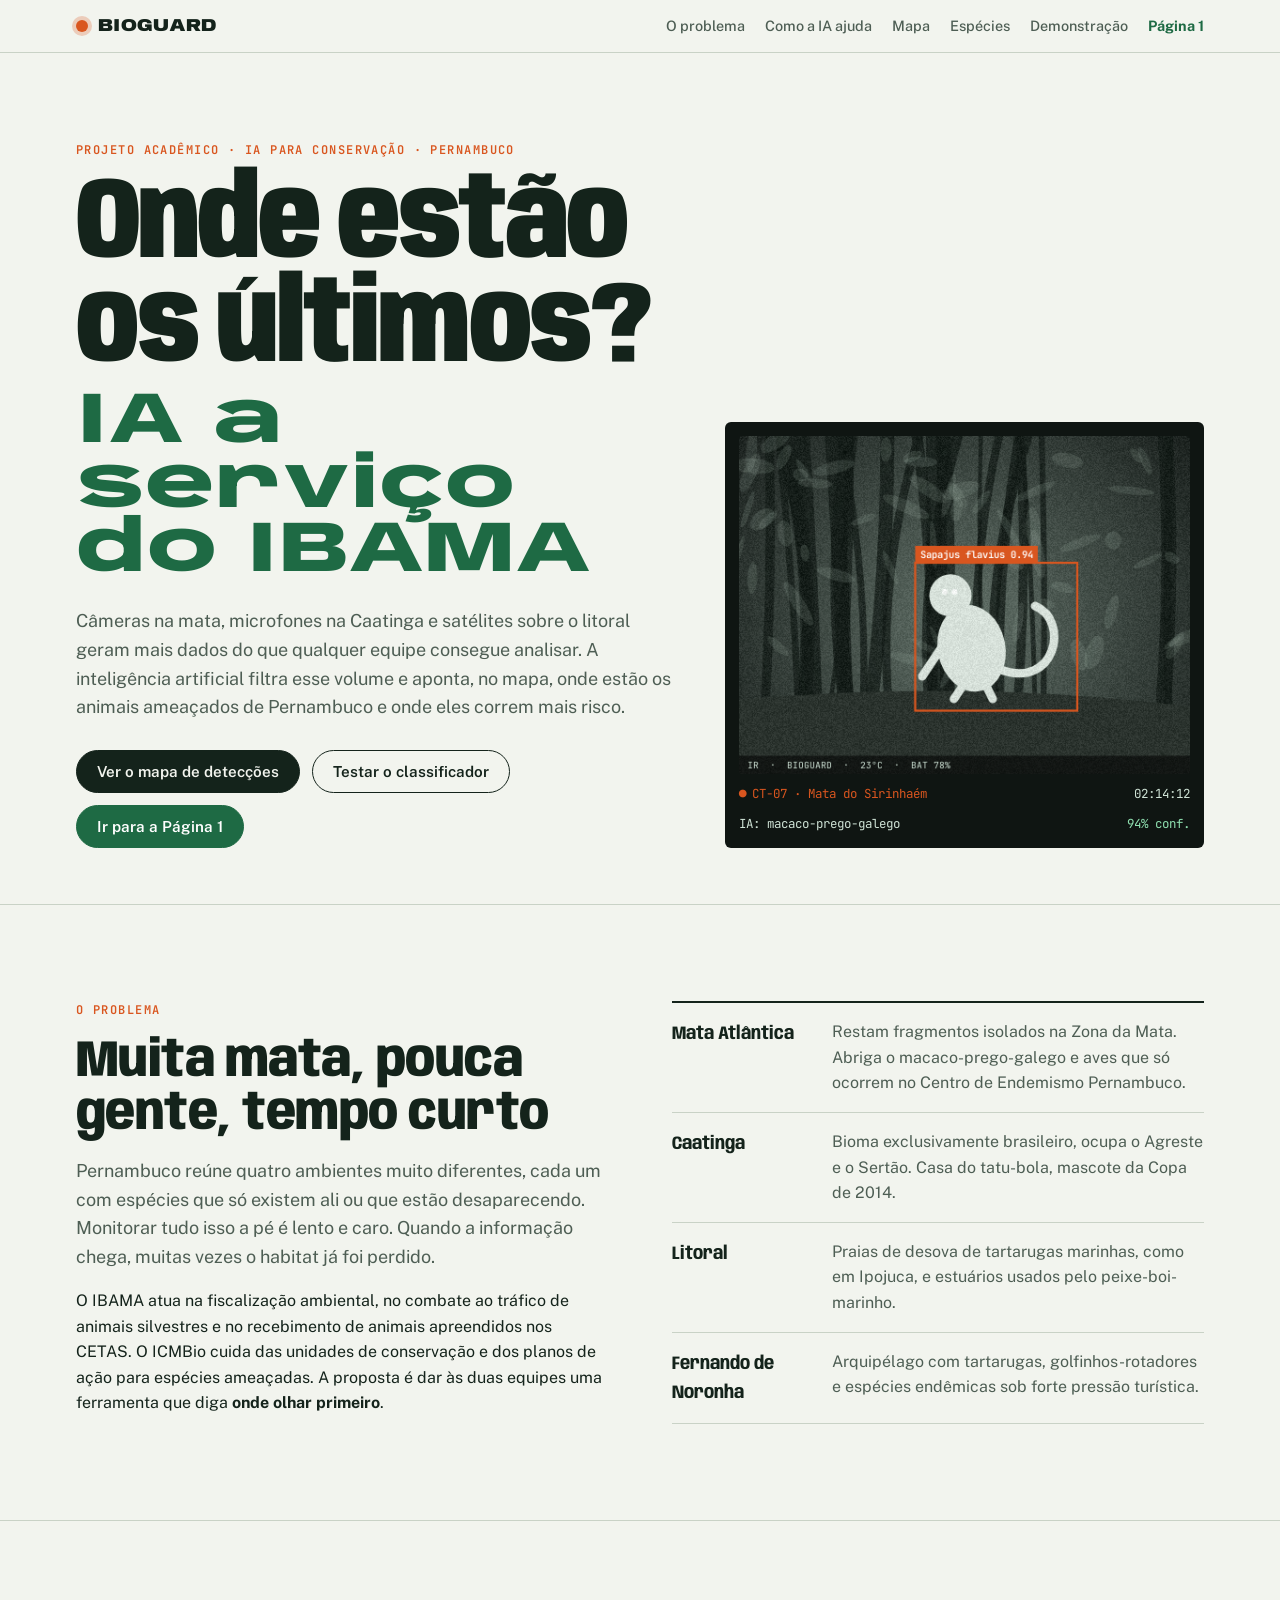
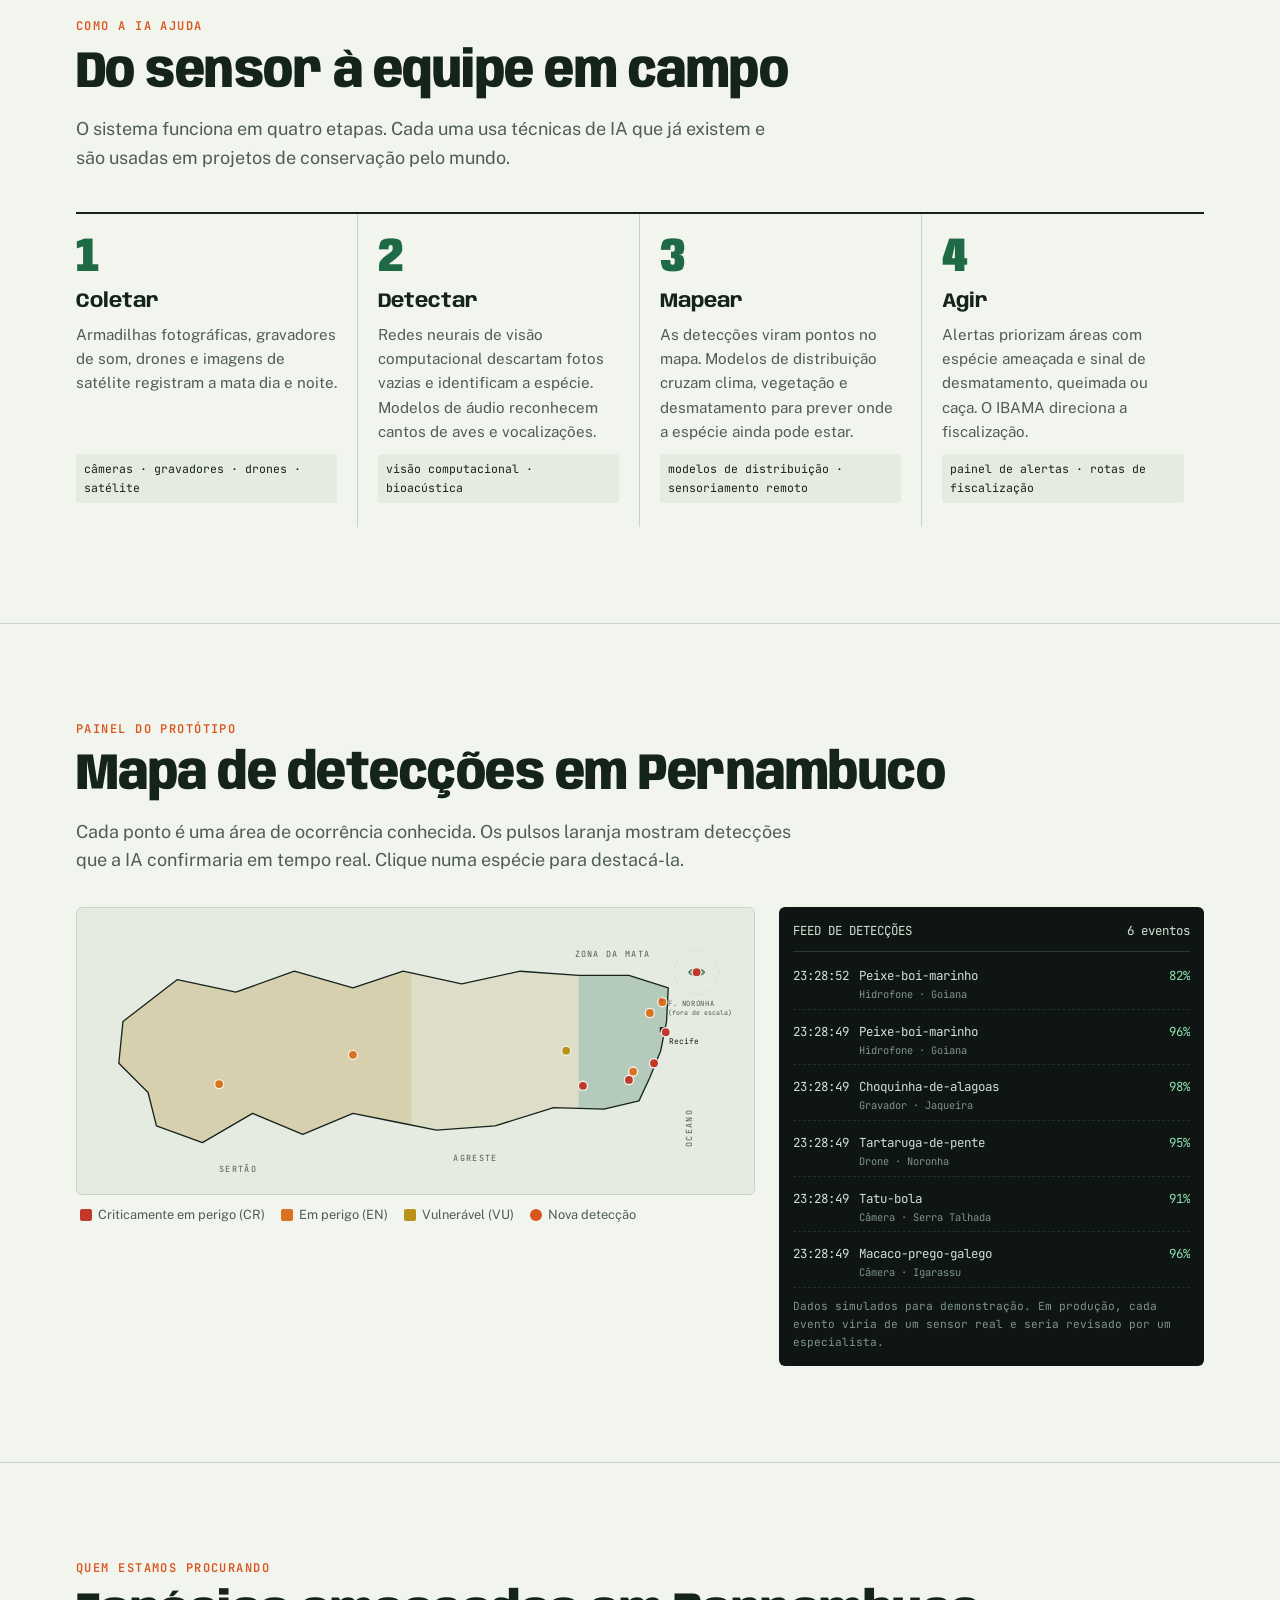
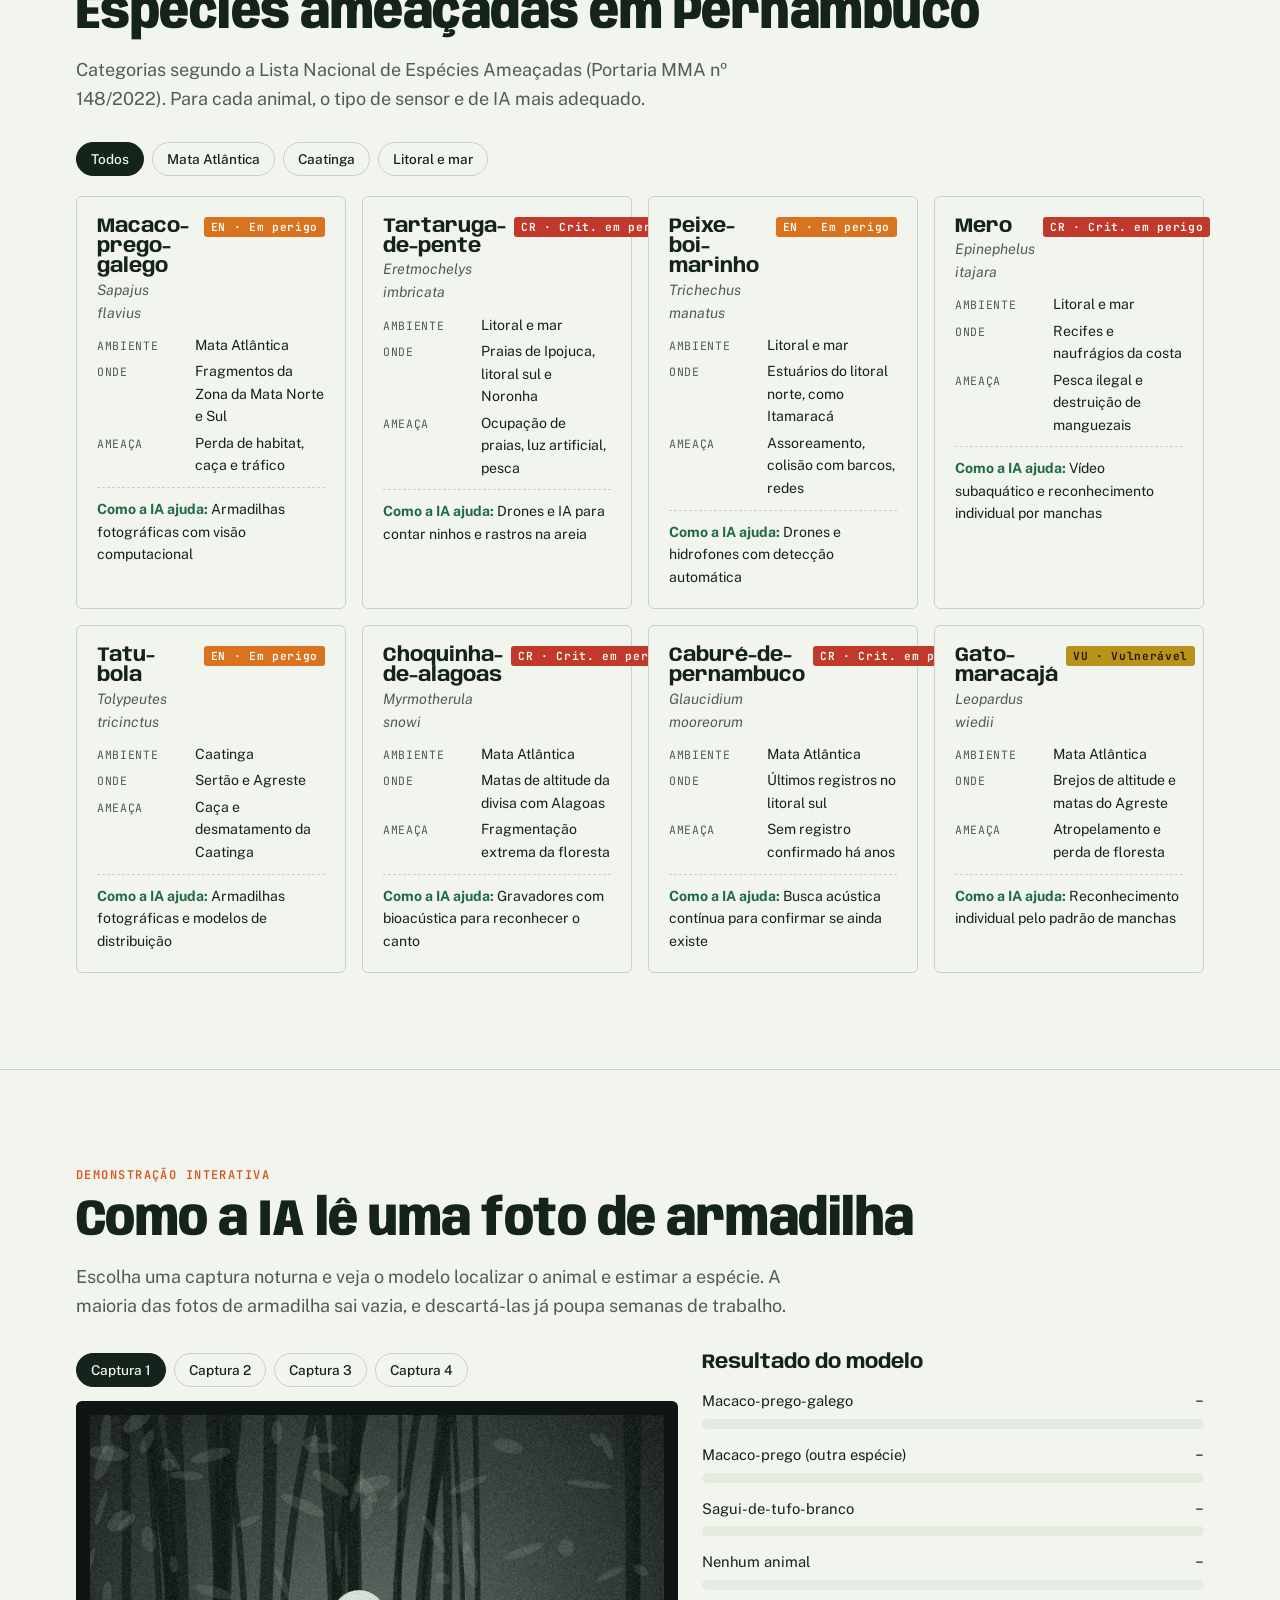
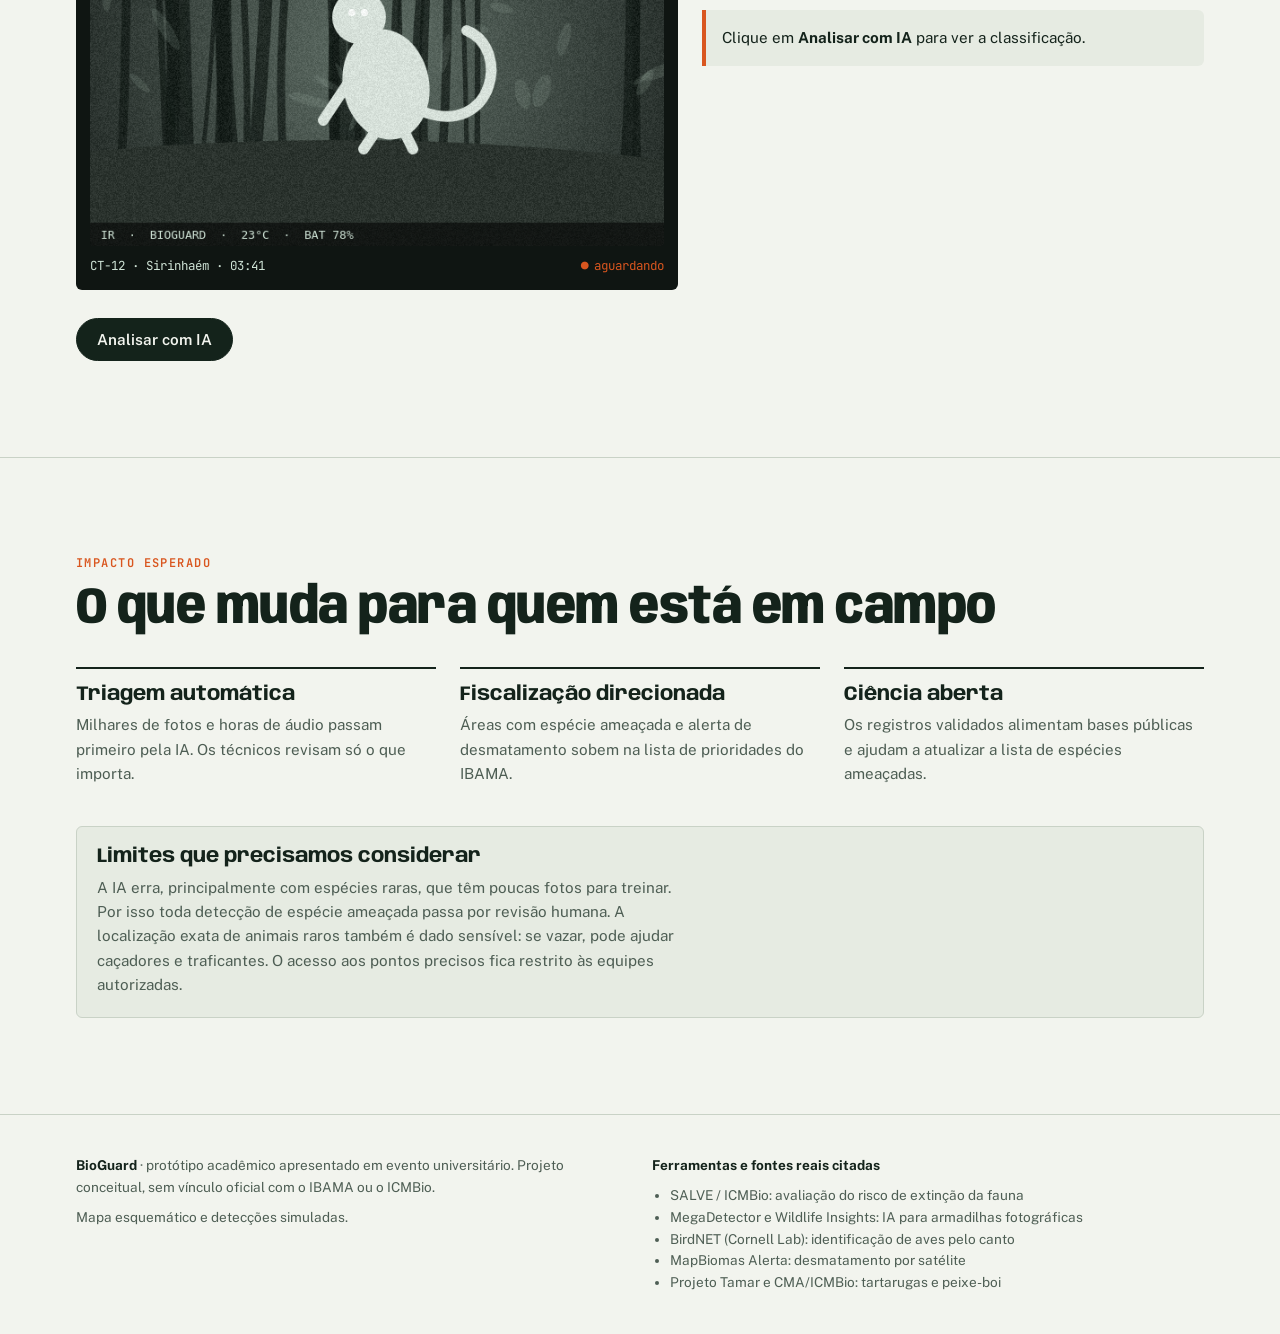
==== frontend/index.html @ 92bcec77 "outra correção" ====
<!doctype html>
<html lang="pt-BR">
<head>
  <meta charset="utf-8">
  <meta name="viewport" content="width=device-width, initial-scale=1, viewport-fit=cover">
  <title>BioGuard</title>
  <link rel="preconnect" href="https://fonts.googleapis.com">
  <link rel="stylesheet" href="https://fonts.googleapis.com/css2?family=Anybody:wdth,wght@75..150,500..900&family=Public+Sans:wght@400;500;700&family=JetBrains+Mono:wght@400;600&display=swap">
  <link rel="stylesheet" href="style.css">
</head>
<body>
<nav class="top" aria-label="Seções">
  <div class="wrap">
    <a class="brand" href="#inicio"><i aria-hidden="true"></i>BIOGUARD</a>
    <ul>
      <li><a href="#problema">O problema</a></li>
      <li><a href="#como">Como a IA ajuda</a></li>
      <li><a href="#mapa">Mapa</a></li>
      <li><a href="#especies">Espécies</a></li>
      <li><a href="#demo">Demonstração</a></li>
      
      <!-- ============================================== -->
      <!-- LINK ADICIONADO NO MENU (Aponta para a pagina_1) -->
      <!-- ============================================== -->
      <li><a href="../pagina_1/index.html" style="color: var(--mata); font-weight: 700;">Página 1</a></li>
    </ul>
  </div>
</nav>

<header class="hero" id="inicio">
  <div class="wrap hero-grid">
    <div>
      <p class="eyebrow">Projeto acadêmico · IA para conservação · Pernambuco</p>
      <h1 style="margin-top:14px">Onde estão os últimos?<em>IA a serviço do IBAMA</em></h1>
      <p class="lede">Câmeras na mata, microfones na Caatinga e satélites sobre o litoral geram mais dados do que qualquer equipe consegue analisar. A inteligência artificial filtra esse volume e aponta, no mapa, onde estão os animais ameaçados de Pernambuco e onde eles correm mais risco.</p>
      
      <div class="hero-actions">
        <a class="btn" href="#mapa">Ver o mapa de detecções</a>
        <a class="btn ghost" href="#demo">Testar o classificador</a>
        
        <!-- ============================================== -->
        <!-- BOTÃO ADICIONADO NO TOPO (Aponta para pagina_1) -->
        <!-- ============================================== -->
        <a class="btn" href="../pagina_1/index.html" style="background: var(--mata); border-color: var(--mata); color: #fff;">Ir para a Página 1</a>
      </div>

    </div>
    <figure class="trap" style="margin:0" aria-label="Simulação de uma armadilha fotográfica com detecção automática">
      <canvas id="heroCanvas" width="480" height="360"></canvas>
      <div class="hud"><span class="rec">CT-07 · Mata do Sirinhaém</span><span id="heroClock">02:14:09</span></div>
      <div class="hud"><span>IA: macaco-prego-galego</span><span style="color:#8FE0B0">94% conf.</span></div>
    </figure>
  </div>
</header>

<section id="problema">
  <div class="wrap two">
    <div class="stack">
      <p class="eyebrow">O problema</p>
      <h2>Muita mata, pouca gente, tempo curto</h2>
      <p class="lede">Pernambuco reúne quatro ambientes muito diferentes, cada um com espécies que só existem ali ou que estão desaparecendo. Monitorar tudo isso a pé é lento e caro. Quando a informação chega, muitas vezes o habitat já foi perdido.</p>
      <p>O IBAMA atua na fiscalização ambiental, no combate ao tráfico de animais silvestres e no recebimento de animais apreendidos nos CETAS. O ICMBio cuida das unidades de conservação e dos planos de ação para espécies ameaçadas. A proposta é dar às duas equipes uma ferramenta que diga <strong>onde olhar primeiro</strong>.</p>
    </div>
    <div class="facts" role="list">
      <div class="fact" role="listitem"><b>Mata Atlântica</b><span>Restam fragmentos isolados na Zona da Mata. Abriga o macaco-prego-galego e aves que só ocorrem no Centro de Endemismo Pernambuco.</span></div>
      <div class="fact" role="listitem"><b>Caatinga</b><span>Bioma exclusivamente brasileiro, ocupa o Agreste e o Sertão. Casa do tatu-bola, mascote da Copa de 2014.</span></div>
      <div class="fact" role="listitem"><b>Litoral</b><span>Praias de desova de tartarugas marinhas, como em Ipojuca, e estuários usados pelo peixe-boi-marinho.</span></div>
      <div class="fact" role="listitem"><b>Fernando de Noronha</b><span>Arquipélago com tartarugas, golfinhos-rotadores e espécies endêmicas sob forte pressão turística.</span></div>
    </div>
  </div>
</section>

<section id="como">
  <div class="wrap">
    <p class="eyebrow">Como a IA ajuda</p>
    <h2 style="margin-top:10px">Do sensor à equipe em campo</h2>
    <p class="lede" style="margin-top:16px">O sistema funciona em quatro etapas. Cada uma usa técnicas de IA que já existem e são usadas em projetos de conservação pelo mundo.</p>
    <div class="steps">
      <div class="step"><span class="n">1</span><h3>Coletar</h3><p>Armadilhas fotográficas, gravadores de som, drones e imagens de satélite registram a mata dia e noite.</p><span class="tools">câmeras · gravadores · drones · satélite</span></div>
      <div class="step"><span class="n">2</span><h3>Detectar</h3><p>Redes neurais de visão computacional descartam fotos vazias e identificam a espécie. Modelos de áudio reconhecem cantos de aves e vocalizações.</p><span class="tools">visão computacional · bioacústica</span></div>
      <div class="step"><span class="n">3</span><h3>Mapear</h3><p>As detecções viram pontos no mapa. Modelos de distribuição cruzam clima, vegetação e desmatamento para prever onde a espécie ainda pode estar.</p><span class="tools">modelos de distribuição · sensoriamento remoto</span></div>
      <div class="step"><span class="n">4</span><h3>Agir</h3><p>Alertas priorizam áreas com espécie ameaçada e sinal de desmatamento, queimada ou caça. O IBAMA direciona a fiscalização.</p><span class="tools">painel de alertas · rotas de fiscalização</span></div>
    </div>
  </div>
</section>

<section id="mapa">
  <div class="wrap">
    <p class="eyebrow">Painel do protótipo</p>
    <h2 style="margin-top:10px">Mapa de detecções em Pernambuco</h2>
    <p class="lede" style="margin-top:16px">Cada ponto é uma área de ocorrência conhecida. Os pulsos laranja mostram detecções que a IA confirmaria em tempo real. Clique numa espécie para destacá-la.</p>
    <div class="map-grid">
      <div>
        <div class="map-box"><svg id="map" viewBox="0 0 1000 400" role="img" aria-label="Mapa esquemático de Pernambuco com pontos de ocorrência de espécies ameaçadas"></svg></div>
        <div class="legend">
          <span><i style="background:var(--cr)"></i>Criticamente em perigo (CR)</span>
          <span><i style="background:var(--en)"></i>Em perigo (EN)</span>
          <span><i style="background:var(--vu)"></i>Vulnerável (VU)</span>
          <span><i style="background:var(--colete);border-radius:50%"></i>Nova detecção</span>
        </div>
      </div>
      <div class="feed" aria-live="polite">
        <header><span>FEED DE DETECÇÕES</span><span class="mono" id="count">0 eventos</span></header>
        <ol id="feedList"></ol>
        <p class="note">Dados simulados para demonstração. Em produção, cada evento viria de um sensor real e seria revisado por um especialista.</p>
      </div>
    </div>
  </div>
</section>

<section id="especies">
  <div class="wrap">
    <p class="eyebrow">Quem estamos procurando</p>
    <h2 style="margin-top:10px">Espécies ameaçadas em Pernambuco</h2>
    <p class="lede" style="margin-top:16px">Categorias segundo a Lista Nacional de Espécies Ameaçadas (Portaria MMA nº 148/2022). Para cada animal, o tipo de sensor e de IA mais adequado.</p>
    <div class="filters" role="group" aria-label="Filtrar por ambiente">
      <button class="chip" aria-pressed="true" data-f="todos">Todos</button>
      <button class="chip" aria-pressed="false" data-f="Mata Atlântica">Mata Atlântica</button>
      <button class="chip" aria-pressed="false" data-f="Caatinga">Caatinga</button>
      <button class="chip" aria-pressed="false" data-f="Marinho">Litoral e mar</button>
    </div>
    <div class="species" id="speciesGrid"></div>
  </div>
</section>

<section id="demo">
  <div class="wrap">
    <p class="eyebrow">Demonstração interativa</p>
    <h2 style="margin-top:10px">Como a IA lê uma foto de armadilha</h2>
    <p class="lede" style="margin-top:16px">Escolha uma captura noturna e veja o modelo localizar o animal e estimar a espécie. A maioria das fotos de armadilha sai vazia, e descartá-las já poupa semanas de trabalho.</p>
    <div class="demo">
      <div>
        <div class="samples" role="group" aria-label="Capturas de exemplo">
          <button class="chip" aria-pressed="true" data-s="macaco">Captura 1</button>
          <button class="chip" aria-pressed="false" data-s="tatu">Captura 2</button>
          <button class="chip" aria-pressed="false" data-s="gato">Captura 3</button>
          <button class="chip" aria-pressed="false" data-s="vazio">Captura 4</button>
        </div>
        <figure class="trap" style="margin:0">
          <canvas id="demoCanvas" width="640" height="480"></canvas>
          <div class="hud"><span id="demoMeta">CT-12 · 03:41 · 23°C</span><span id="demoStatus" class="rec">aguardando</span></div>
        </figure>
        <div class="hero-actions"><button class="btn" id="runBtn">Analisar com IA</button></div>
      </div>
      <div>
        <h3>Resultado do modelo</h3>
        <div class="bars" id="bars" style="margin-top:16px"></div>
        <div class="verdict" id="verdict"><p>Clique em <strong>Analisar com IA</strong> para ver a classificação.</p></div>
      </div>
    </div>
  </div>
</section>

<section id="impacto">
  <div class="wrap">
    <p class="eyebrow">Impacto esperado</p>
    <h2 style="margin-top:10px">O que muda para quem está em campo</h2>
    <div class="impact">
      <div><h3>Triagem automática</h3><p>Milhares de fotos e horas de áudio passam primeiro pela IA. Os técnicos revisam só o que importa.</p></div>
      <div><h3>Fiscalização direcionada</h3><p>Áreas com espécie ameaçada e alerta de desmatamento sobem na lista de prioridades do IBAMA.</p></div>
      <div><h3>Ciência aberta</h3><p>Os registros validados alimentam bases públicas e ajudam a atualizar a lista de espécies ameaçadas.</p></div>
    </div>
    <div class="caveat">
      <h3>Limites que precisamos considerar</h3>
      <p style="margin-top:8px">A IA erra, principalmente com espécies raras, que têm poucas fotos para treinar. Por isso toda detecção de espécie ameaçada passa por revisão humana. A localização exata de animais raros também é dado sensível: se vazar, pode ajudar caçadores e traficantes. O acesso aos pontos precisos fica restrito às equipes autorizadas.</p>
    </div>
  </div>
</section>

<footer>
  <div class="wrap cols">
    <div>
      <p><strong style="color:var(--ink)">BioGuard</strong> · protótipo acadêmico apresentado em evento universitário. Projeto conceitual, sem vínculo oficial com o IBAMA ou o ICMBio.</p>
      <p style="margin-top:8px">Mapa esquemático e detecções simuladas.</p>
    </div>
    <div>
      <strong style="color:var(--ink)">Ferramentas e fontes reais citadas</strong>
      <ul>
        <li>SALVE / ICMBio: avaliação do risco de extinção da fauna</li>
        <li>MegaDetector e Wildlife Insights: IA para armadilhas fotográficas</li>
        <li>BirdNET (Cornell Lab): identificação de aves pelo canto</li>
        <li>MapBiomas Alerta: desmatamento por satélite</li>
        <li>Projeto Tamar e CMA/ICMBio: tartarugas e peixe-boi</li>
      </ul>
    </div>
  </div>
</footer>

<script src="script.js"></script>
</body>
</html>
---- frontend/style.css ----
/* Base */
body{margin:0}
img{max-width:100%}
[hidden]{display:none!important}

/* Layout: caderno de campo + painel de telemetria — faixas largas, mapa de Pernambuco como peça central */
:root{
  --bg:#F2F4EE; --panel:#E6EBE2; --ink:#14231B; --muted:#4E5E54; --line:#C9D2C6;
  --mata:#1E6A44; --colete:#D9561F; --caatinga:#B08A2E; --ir:#0F1512; --ir-fg:#CFE3D6;
  --cr:#C0392B; --en:#D9731F; --vu:#B9921A;
  --f-display:"Anybody","Arial Narrow",system-ui,sans-serif;
  --f-body:"Public Sans",system-ui,-apple-system,"Segoe UI",sans-serif;
  --f-mono:"JetBrains Mono",ui-monospace,"SFMono-Regular",Menlo,monospace;
}
@media (prefers-color-scheme:dark){:root:not([data-theme="light"]){
  --bg:#0D1511; --panel:#15201A; --ink:#E4ECE5; --muted:#9AAAA0; --line:#2A3830;
  --mata:#4FB37E; --colete:#F07A45; --caatinga:#D6B25A; --ir:#060A08; --ir-fg:#CFE3D6;
  --cr:#E8665A; --en:#F0954A; --vu:#E0C04E; color-scheme:dark }}
:root[data-theme="dark"]{
  --bg:#0D1511; --panel:#15201A; --ink:#E4ECE5; --muted:#9AAAA0; --line:#2A3830;
  --mata:#4FB37E; --colete:#F07A45; --caatinga:#D6B25A; --ir:#060A08; --ir-fg:#CFE3D6;
  --cr:#E8665A; --en:#F0954A; --vu:#E0C04E; color-scheme:dark }

*{box-sizing:border-box}
body{background:var(--bg);color:var(--ink);font-family:var(--f-body);font-size:1rem;line-height:1.6}
.wrap{max-width:1160px;margin:0 auto;padding-left:max(16px,env(safe-area-inset-left,0px));padding-right:max(16px,env(safe-area-inset-right,0px))}
section{padding-block:clamp(48px,8vw,96px);border-top:1px solid var(--line)}
h1,h2,h3{font-family:var(--f-display);line-height:1.02;text-wrap:balance;margin:0}
h2{font-size:clamp(2rem,5vw,3.2rem);font-weight:800;font-stretch:85%;letter-spacing:-.01em}
h3{font-size:1.25rem;font-weight:700;font-stretch:100%}
p{margin:0;max-width:65ch}
.eyebrow{font-family:var(--f-mono);font-size:.75rem;letter-spacing:.12em;text-transform:uppercase;color:var(--colete);font-weight:600}
.lede{font-size:1.125rem;color:var(--muted)}
.mono{font-family:var(--f-mono);font-variant-numeric:tabular-nums}
.stack{display:flex;flex-direction:column;gap:16px}
a{color:var(--mata)}
:focus-visible{outline:3px solid var(--colete);outline-offset:3px}

/* nav */
nav.top{position:sticky;top:env(safe-area-inset-top,0px);z-index:20;background:color-mix(in srgb,var(--bg) 88%,transparent);backdrop-filter:blur(8px);border-bottom:1px solid var(--line)}
body::before{content:"";position:fixed;inset:0 0 auto;height:env(safe-area-inset-top,0px);z-index:10;background:var(--bg)}
nav.top .wrap{display:flex;align-items:center;justify-content:space-between;gap:16px;padding-block:12px}
.brand{font-family:var(--f-display);font-weight:900;font-stretch:120%;font-size:1.1rem;letter-spacing:.02em;display:flex;align-items:center;gap:10px;text-decoration:none;color:var(--ink)}
.brand i{width:12px;height:12px;border-radius:50%;background:var(--colete);box-shadow:0 0 0 4px color-mix(in srgb,var(--colete) 25%,transparent)}
nav.top ul{list-style:none;margin:0;padding:0;display:flex;gap:20px;flex-wrap:wrap}
nav.top ul a{color:var(--muted);text-decoration:none;font-size:.9rem;font-weight:500}
nav.top ul a:hover{color:var(--ink)}
@media (max-width:720px){nav.top ul{display:none}}

/* hero */
.hero{border-top:0;padding-block:clamp(40px,7vw,88px) clamp(32px,5vw,56px)}
.hero-grid{display:grid;grid-template-columns:1.25fr 1fr;gap:clamp(24px,4vw,56px);align-items:end}
.hero-grid>*{min-width:0}
.hero h1{font-size:clamp(3rem,10vw,7.2rem);font-weight:900;font-stretch:75%;letter-spacing:-.02em;line-height:.9}
.hero h1 em{font-style:normal;color:var(--mata);font-stretch:140%;font-weight:800;display:block;font-size:.62em;letter-spacing:0;margin-top:.12em}
.hero .lede{margin-top:24px}
.hero-actions{display:flex;gap:12px;flex-wrap:wrap;margin-top:28px}
.btn{font:600 .95rem var(--f-body);padding:12px 20px;border-radius:999px;border:1.5px solid var(--ink);background:var(--ink);color:var(--bg);text-decoration:none;cursor:pointer;display:inline-flex;align-items:center;gap:8px}
.btn.ghost{background:transparent;color:var(--ink)}
.btn:hover{transform:translateY(-1px)}
.btn[disabled]{opacity:.5;cursor:wait;transform:none}

/* cartão "armadilha fotográfica" do hero */
.trap{background:var(--ir);color:var(--ir-fg);border-radius:6px;padding:14px;font-family:var(--f-mono);font-size:.78rem;position:relative;overflow:hidden}
.trap canvas{display:block;width:100%;height:auto;border-radius:3px;aspect-ratio:4/3;max-width:100%}
.trap .hud{display:flex;justify-content:space-between;gap:8px;margin-top:10px;flex-wrap:wrap}
.trap .rec{color:var(--colete)}
.trap .rec::before{content:"●";margin-right:6px;animation:blink 1.4s infinite}
@keyframes blink{50%{opacity:.2}}

/* problema */
.two{display:grid;grid-template-columns:1fr 1fr;gap:clamp(24px,5vw,64px)}
.two>*{min-width:0}
.facts{display:grid;gap:0;border-top:2px solid var(--ink)}
.fact{display:grid;grid-template-columns:9rem 1fr;gap:16px;padding-block:16px;border-bottom:1px solid var(--line)}
.fact b{font-family:var(--f-display);font-stretch:85%;font-size:1.15rem}
.fact span{color:var(--muted)}

/* pipeline */
.steps{display:grid;grid-template-columns:repeat(4,1fr);gap:0;margin-top:40px;border-top:2px solid var(--ink)}
.step{padding:20px 20px 24px 0;border-right:1px solid var(--line);display:flex;flex-direction:column;gap:10px;min-width:0}
.step+.step{padding-left:20px}
.step:last-child{border-right:0}
.step .n{font-family:var(--f-display);font-weight:900;font-stretch:75%;font-size:3rem;color:var(--mata);line-height:1}
.step p{color:var(--muted);font-size:.95rem}
.step .tools{font-family:var(--f-mono);font-size:.72rem;color:var(--ink);background:var(--panel);padding:6px 8px;border-radius:4px;margin-top:auto}

/* mapa */
.map-grid{display:grid;grid-template-columns:1.6fr 1fr;gap:24px;margin-top:32px}
.map-grid>*{min-width:0}
.map-box{background:var(--panel);border:1px solid var(--line);border-radius:6px;padding:12px;overflow-x:auto}
.map-box svg{display:block;width:100%;min-width:560px;height:auto}
.legend{display:flex;gap:16px;flex-wrap:wrap;font-size:.8rem;color:var(--muted);margin-top:10px;padding-inline:4px}
.legend span{display:inline-flex;align-items:center;gap:6px}
.legend i{width:12px;height:12px;border-radius:2px;display:inline-block}
.feed{background:var(--ir);color:var(--ir-fg);border-radius:6px;padding:14px;font-family:var(--f-mono);font-size:.78rem;display:flex;flex-direction:column;min-height:360px}
.feed header{display:flex;justify-content:space-between;align-items:center;gap:8px;padding-bottom:10px;border-bottom:1px solid #2a3a30;margin-bottom:8px}
.feed ol{list-style:none;margin:0;padding:0;display:flex;flex-direction:column;gap:6px;overflow:hidden;flex:1}
.feed li{display:grid;grid-template-columns:auto 1fr auto;gap:10px;padding:6px 0;border-bottom:1px dashed #22302a;animation:in .5s ease}
.feed li .conf{color:#8FE0B0}
.feed li .low{color:#F2C46B}
.feed li small{display:block;color:#7E968A}
@keyframes in{from{opacity:.2;transform:translateY(-6px)}to{opacity:1;transform:none}}
.feed .note{margin-top:10px;color:#7E968A;font-size:.7rem}
.pulse{animation:pulse 2.4s ease-out forwards;transform-box:fill-box;transform-origin:center}
@keyframes pulse{0%{transform:scale(.4);opacity:.9}100%{transform:scale(3.2);opacity:0}}

/* espécies */
.filters{display:flex;gap:8px;flex-wrap:wrap;margin-top:28px}
.chip{font:500 .85rem var(--f-body);padding:8px 14px;border-radius:999px;border:1px solid var(--line);background:transparent;color:var(--ink);cursor:pointer}
.chip[aria-pressed="true"]{background:var(--ink);color:var(--bg);border-color:var(--ink)}
.species{display:grid;grid-template-columns:repeat(auto-fill,minmax(260px,1fr));gap:16px;margin-top:20px}
.sp{border:1px solid var(--line);border-radius:6px;padding:20px;display:flex;flex-direction:column;gap:10px;background:var(--bg);cursor:pointer;text-align:left;font:inherit;color:inherit}
.sp:hover,.sp.on{border-color:var(--mata);background:var(--panel)}
.sp .top{display:flex;justify-content:space-between;align-items:start;gap:8px}
.sp .sci{font-style:italic;color:var(--muted);font-size:.9rem}
.badge{font:600 .7rem var(--f-mono);letter-spacing:.06em;padding:3px 7px;border-radius:3px;color:#fff;white-space:nowrap}
.b-CR{background:var(--cr)}.b-EN{background:var(--en)}.b-VU{background:var(--vu);color:#1a1405}
.sp dl{margin:0;display:grid;grid-template-columns:5.5rem 1fr;gap:4px 10px;font-size:.88rem}
.sp dt{color:var(--muted);font-family:var(--f-mono);font-size:.72rem;text-transform:uppercase;letter-spacing:.06em;padding-top:3px}
.sp dd{margin:0}
.sp .ia{border-top:1px dashed var(--line);padding-top:10px;font-size:.88rem}
.sp .ia b{color:var(--mata)}

/* demo classificador */
.demo{display:grid;grid-template-columns:1.2fr 1fr;gap:24px;margin-top:32px;align-items:start}
.demo>*{min-width:0}
.samples{display:flex;gap:8px;flex-wrap:wrap;margin-bottom:14px}
.bars{display:flex;flex-direction:column;gap:14px}
.bar{display:grid;gap:6px}
.bar .lbl{display:flex;justify-content:space-between;gap:8px;font-size:.92rem}
.bar .track{height:10px;background:var(--panel);border-radius:999px;overflow:hidden}
.bar .fill{height:100%;width:0;background:var(--muted);border-radius:999px;transition:width .9s cubic-bezier(.2,.8,.2,1)}
.bar.top .fill{background:var(--mata)}
.verdict{margin-top:20px;padding:16px;border-left:4px solid var(--colete);background:var(--panel);border-radius:0 6px 6px 0}
.verdict p{font-size:.95rem}

/* impacto */
.impact{display:grid;grid-template-columns:repeat(3,1fr);gap:24px;margin-top:32px}
.impact>div{border-top:2px solid var(--ink);padding-top:16px;display:flex;flex-direction:column;gap:8px}
.impact p{color:var(--muted);font-size:.95rem}
.caveat{margin-top:40px;padding:20px;border:1px solid var(--line);border-radius:6px;background:var(--panel)}
.caveat p{color:var(--muted);font-size:.95rem}

footer{border-top:1px solid var(--line);padding-block:40px;font-size:.85rem;color:var(--muted)}
footer .cols{display:grid;grid-template-columns:1fr 1fr;gap:24px}
footer ul{margin:8px 0 0;padding-left:18px}

@media (max-width:900px){
  .hero-grid,.two,.map-grid,.demo{grid-template-columns:1fr}
  .steps{grid-template-columns:1fr 1fr}
  .step:nth-child(2){border-right:0}
  .step:nth-child(3){padding-left:0}
  .step:nth-child(n+3){border-top:1px solid var(--line)}
  .impact{grid-template-columns:1fr}
  footer .cols{grid-template-columns:1fr}
}
@media (max-width:520px){
  .steps{grid-template-columns:1fr}
  .step,.step+.step{padding-left:0;border-right:0}
  .step+.step{border-top:1px solid var(--line)}
  .fact{grid-template-columns:1fr;gap:4px}
}
@media (prefers-reduced-motion:reduce){
  *,*::before,*::after{animation:none!important;transition:none!important}
}
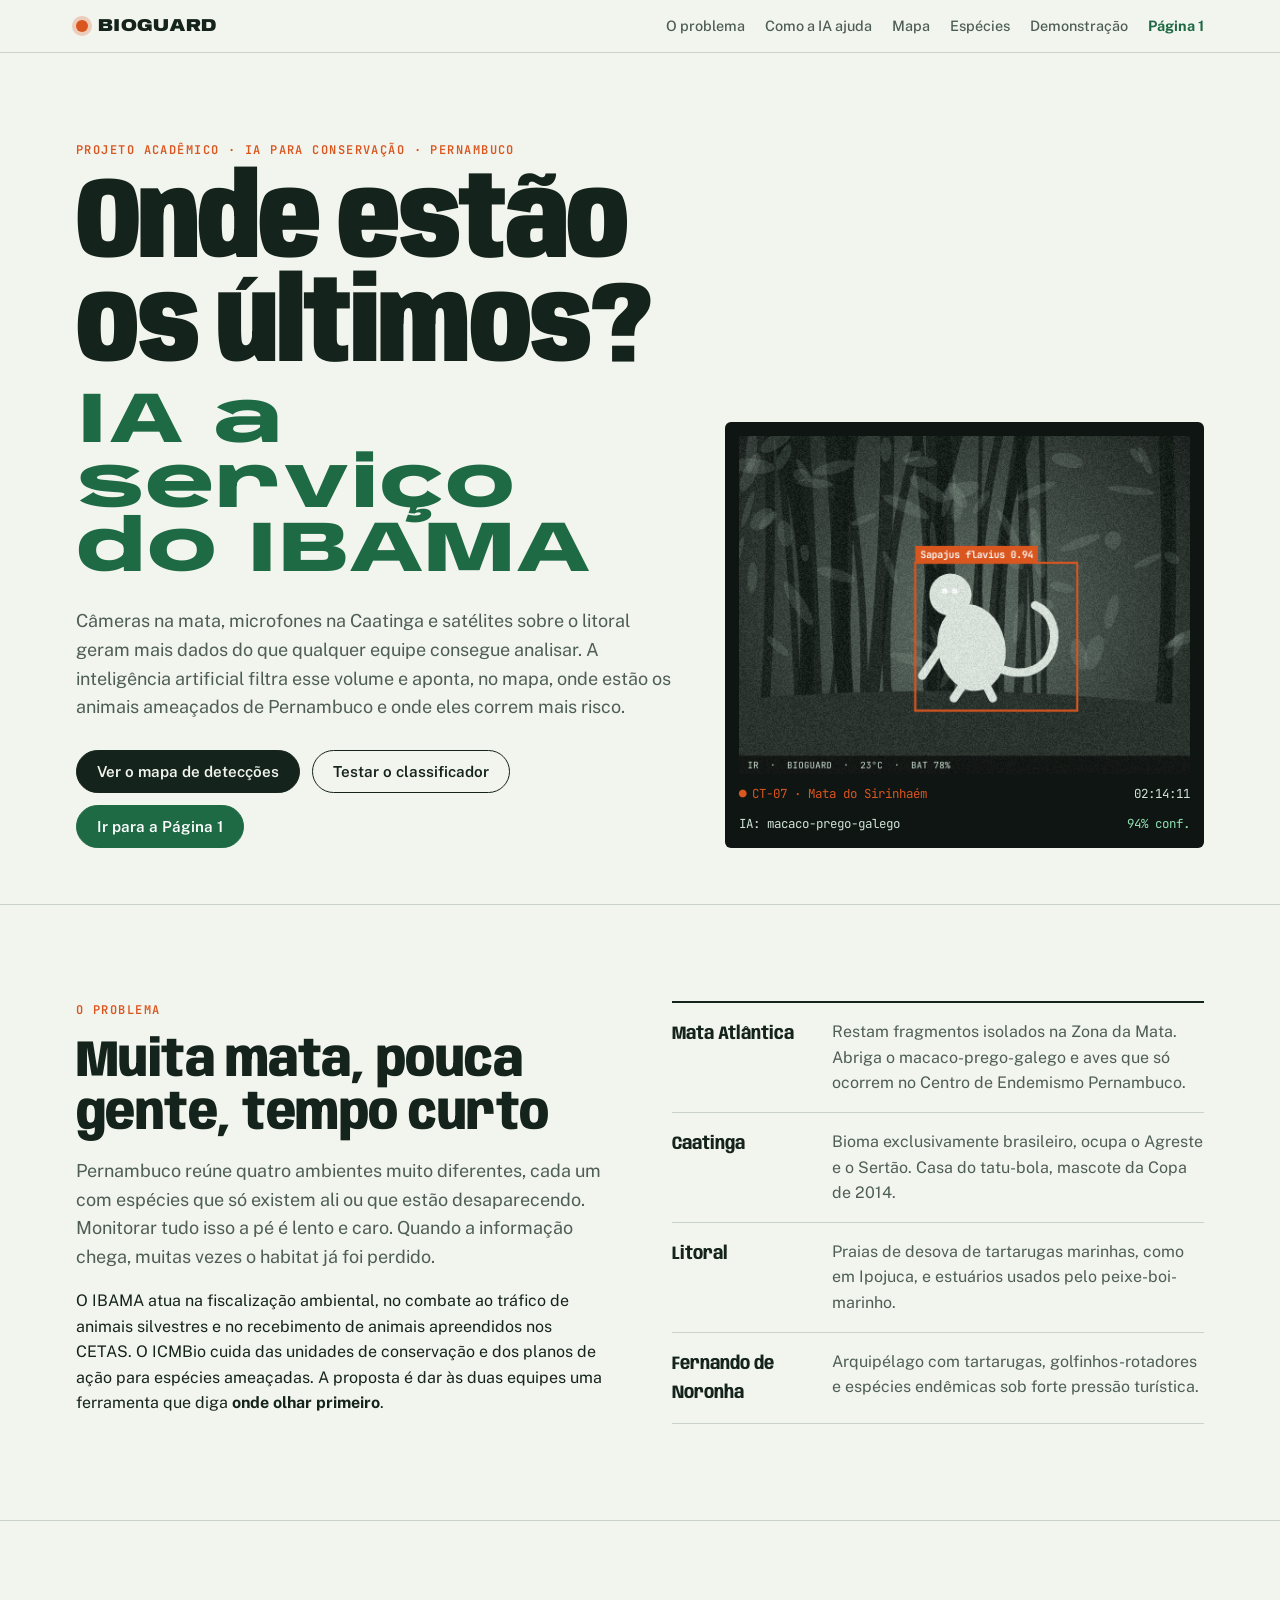
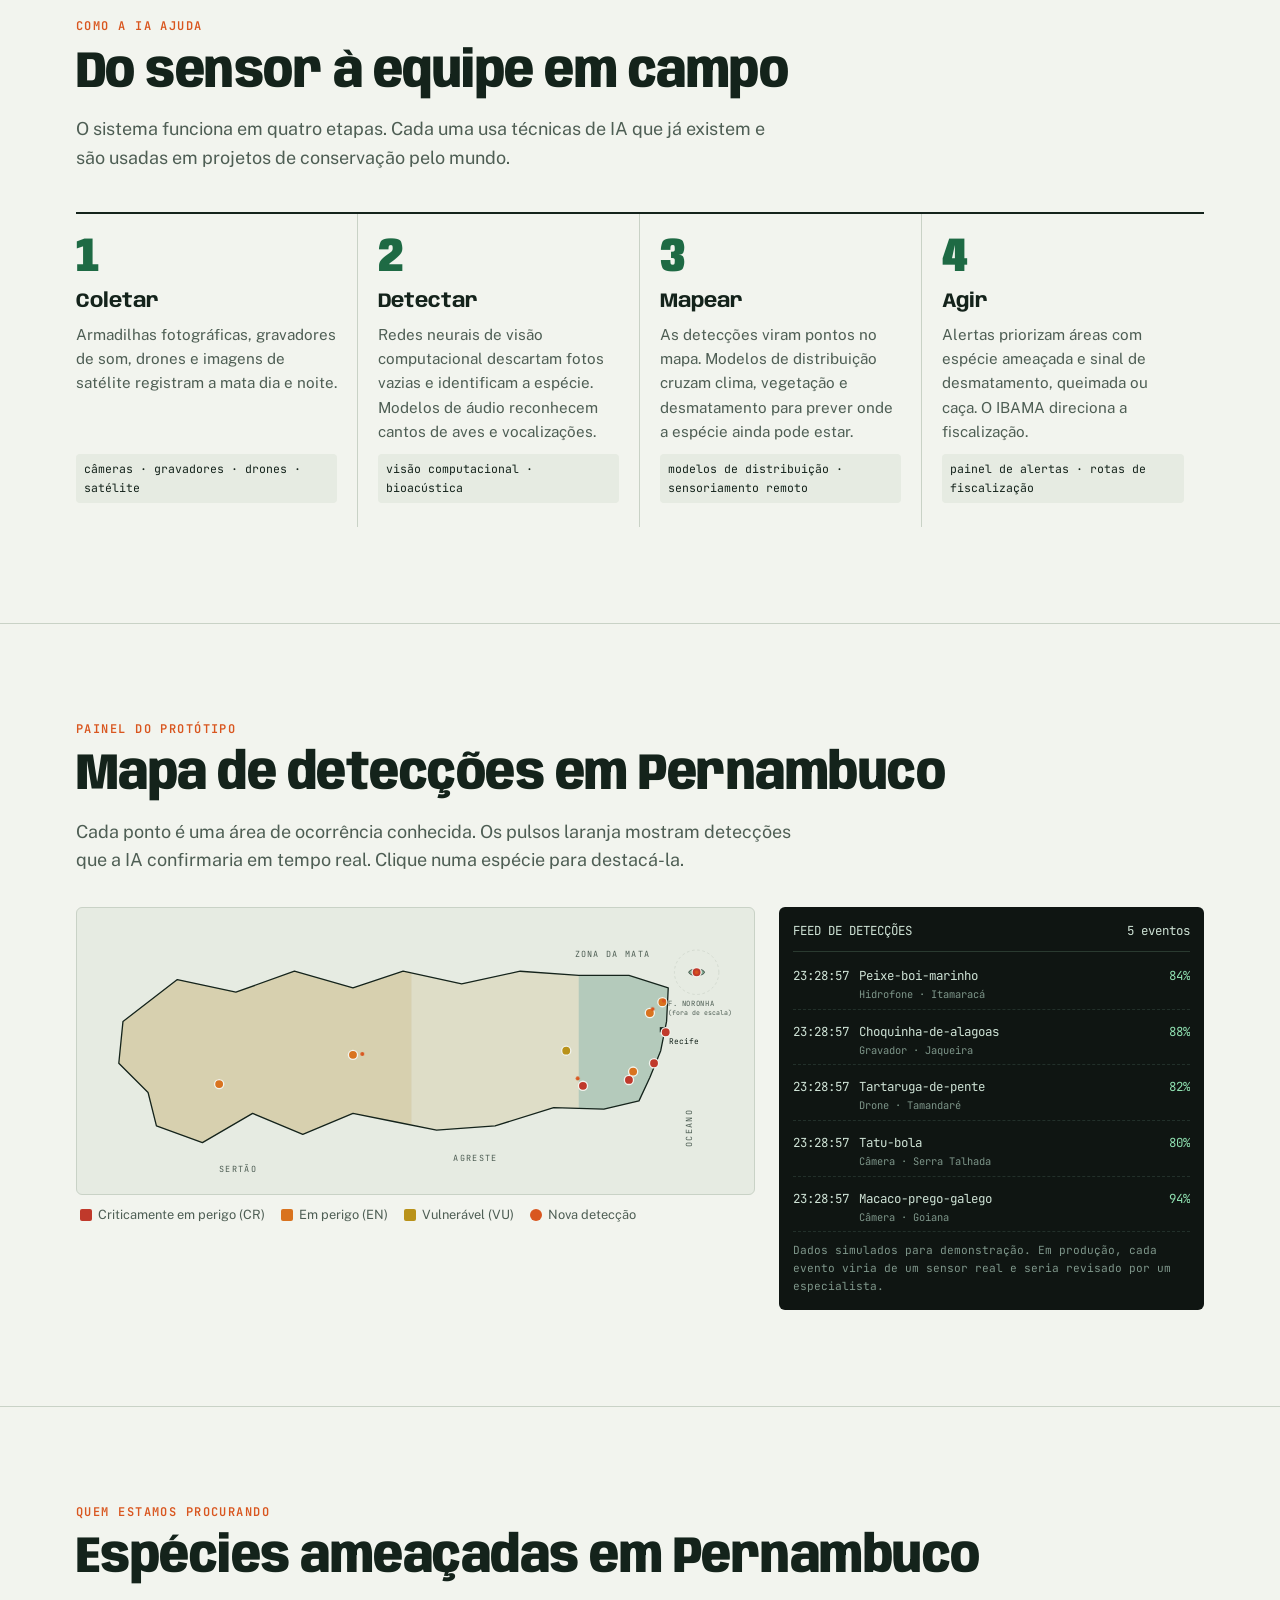
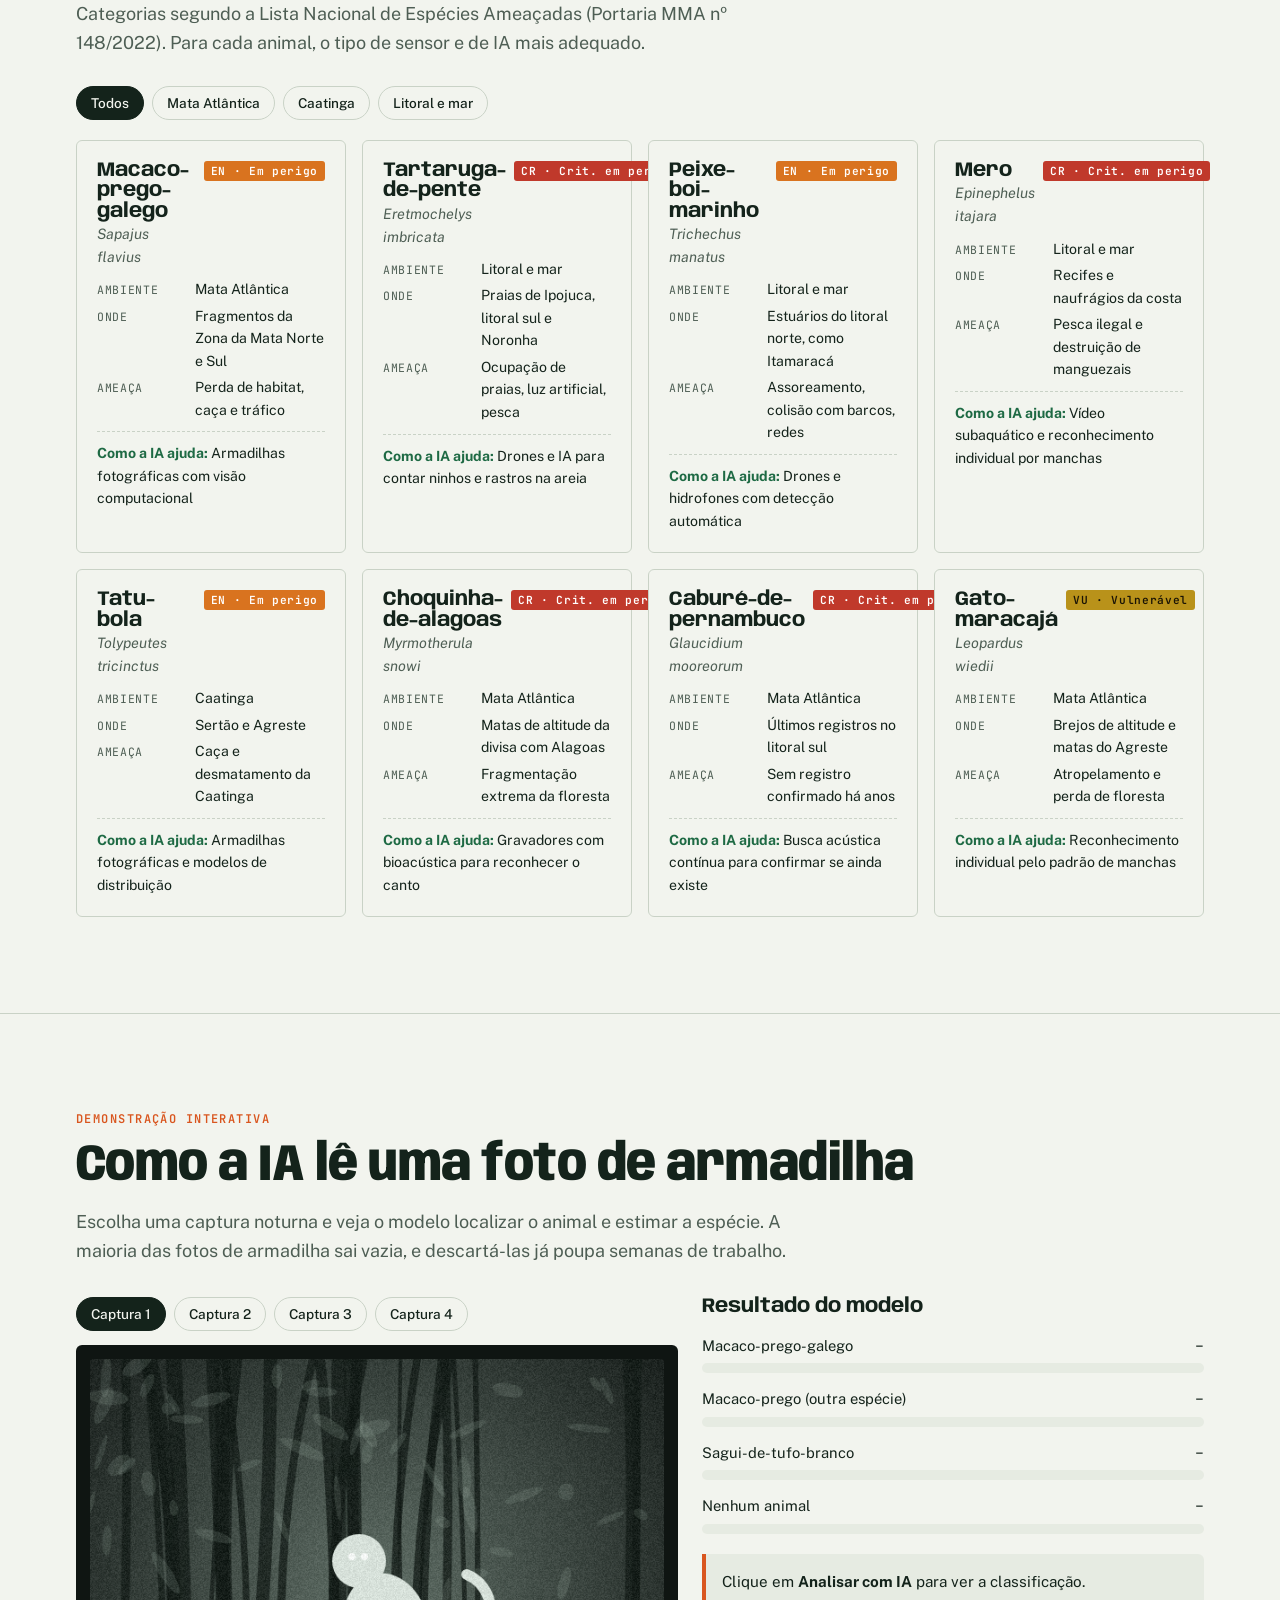
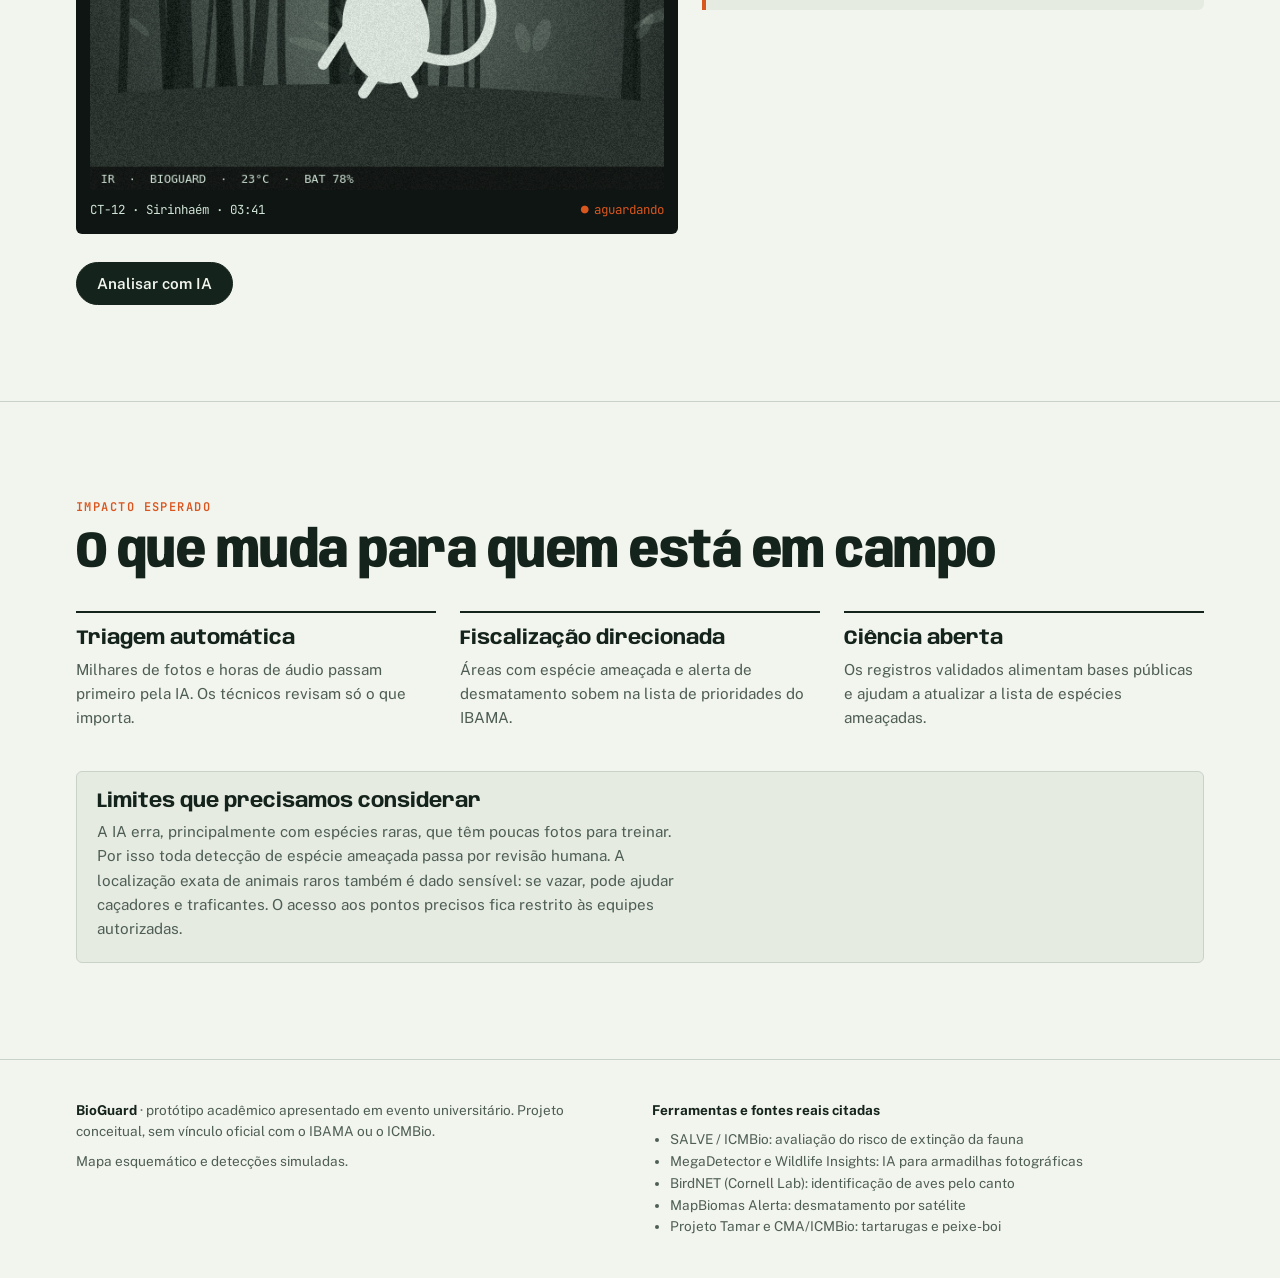
==== commit b36a8584: "Update index.html" ====
--- a/frontend/index.html
+++ b/frontend/index.html
@@ -22,7 +22,7 @@
       <!-- ============================================== -->
       <!-- LINK ADICIONADO NO MENU (Aponta para a pagina_1) -->
       <!-- ============================================== -->
-      <li><a href="../pagina_1/index.html" style="color: var(--mata); font-weight: 700;">Página 1</a></li>
+      <li><a href="./pagina_1/index.html" style="color: var(--mata); font-weight: 700;">Página 1</a></li>
     </ul>
   </div>
 </nav>
@@ -188,4 +188,4 @@
 
 <script src="script.js"></script>
 </body>
-</html>+</html>
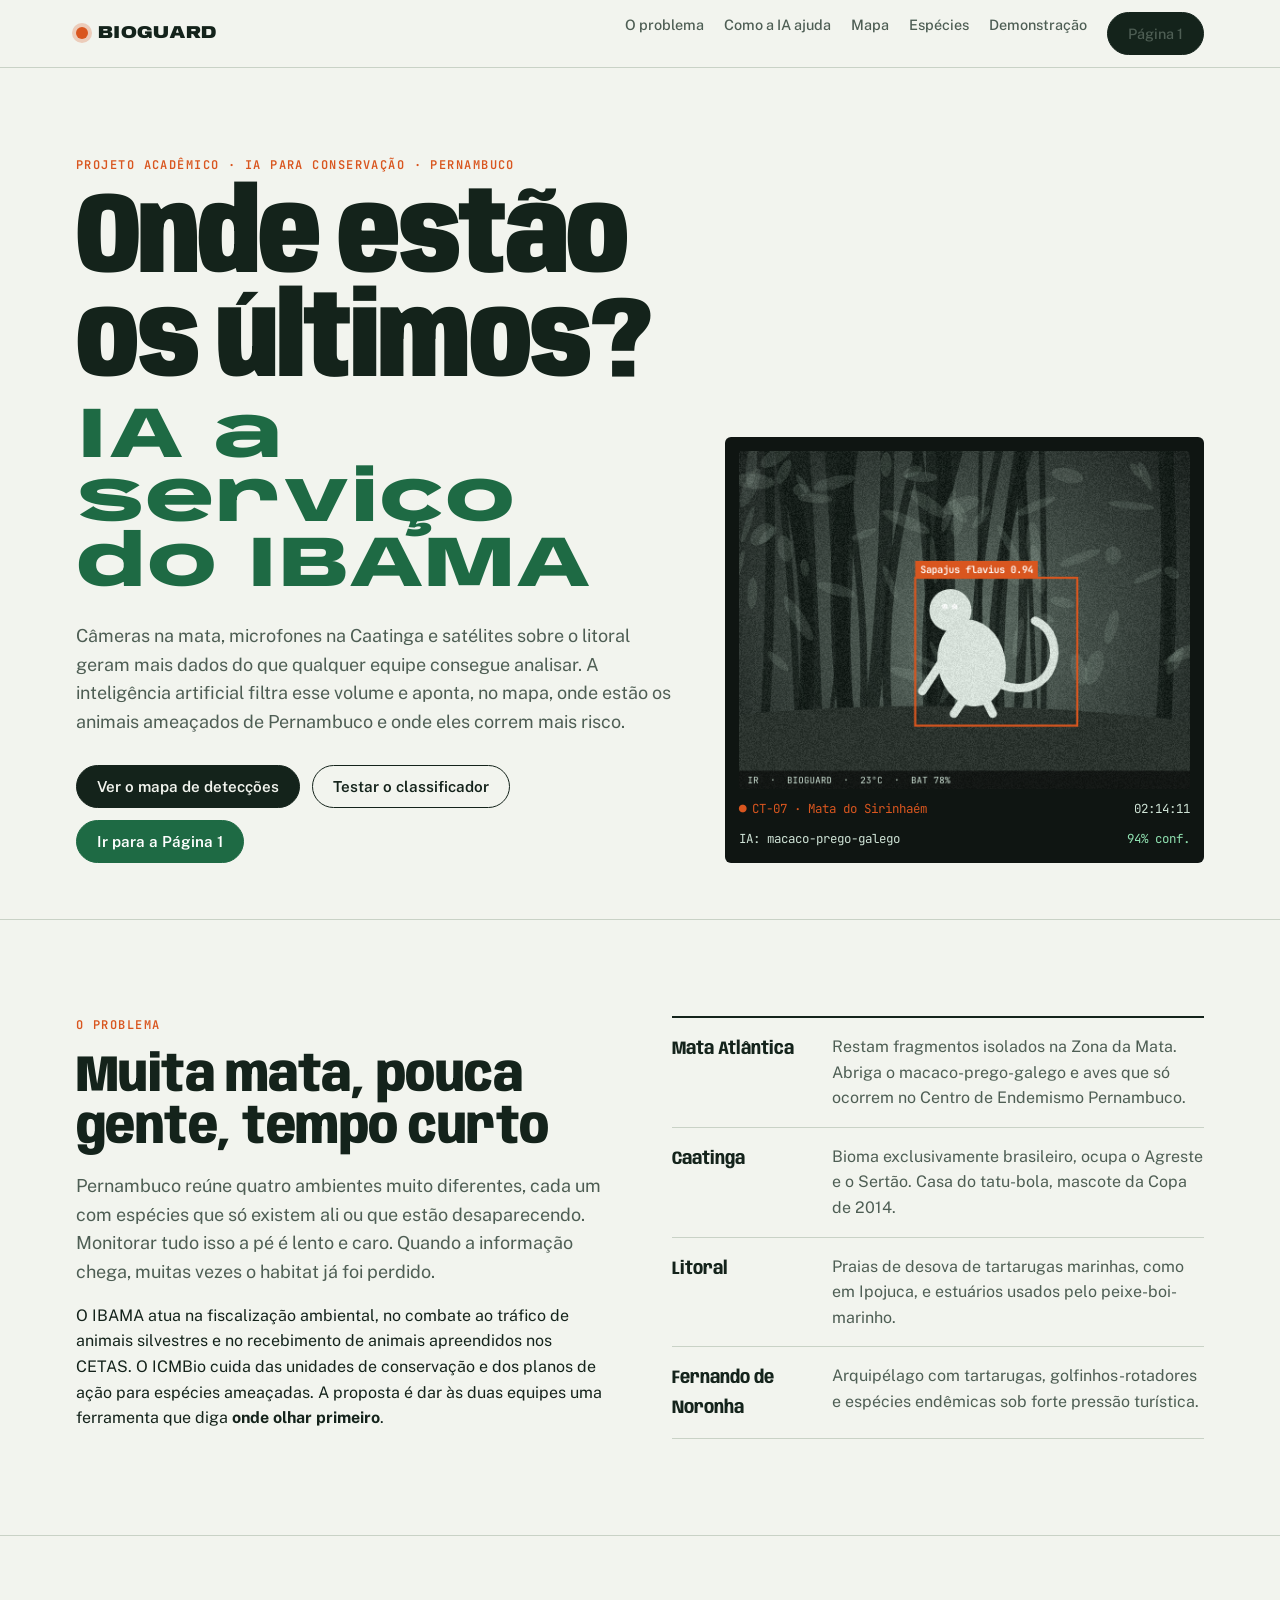
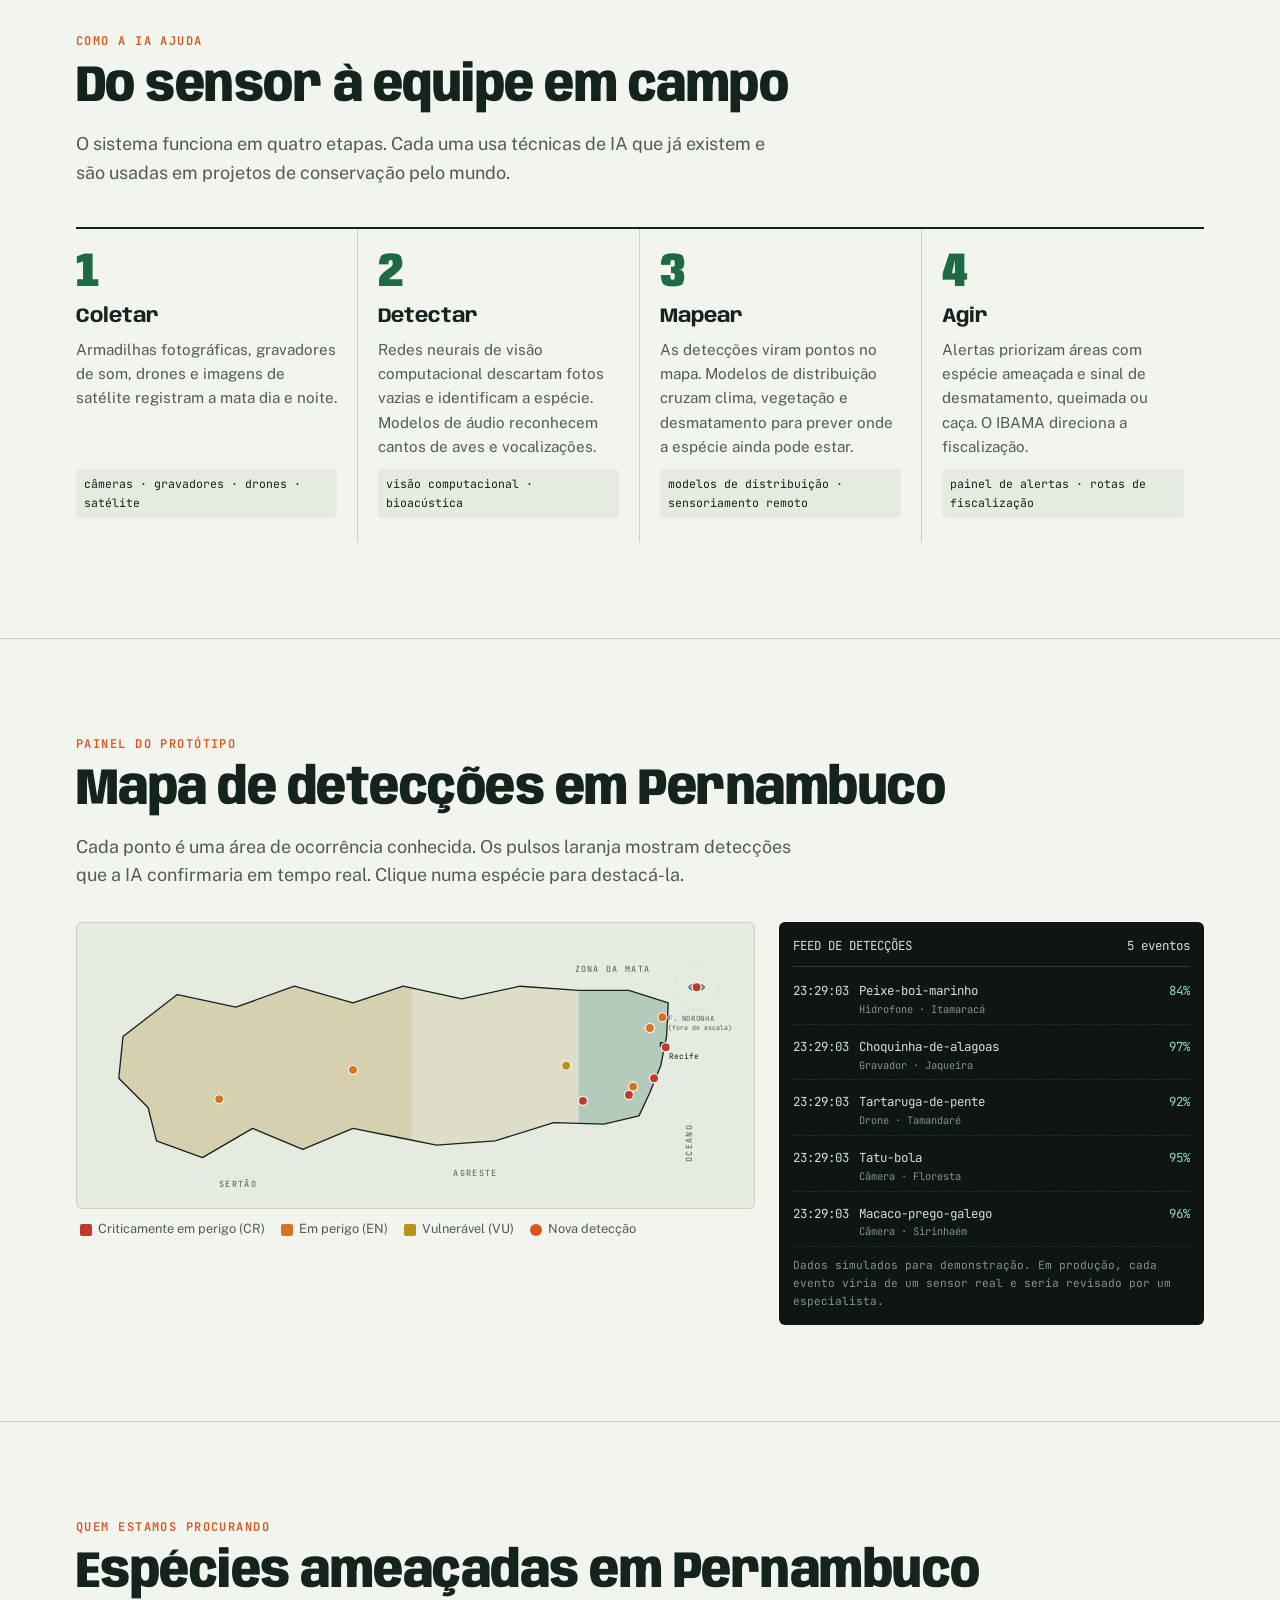
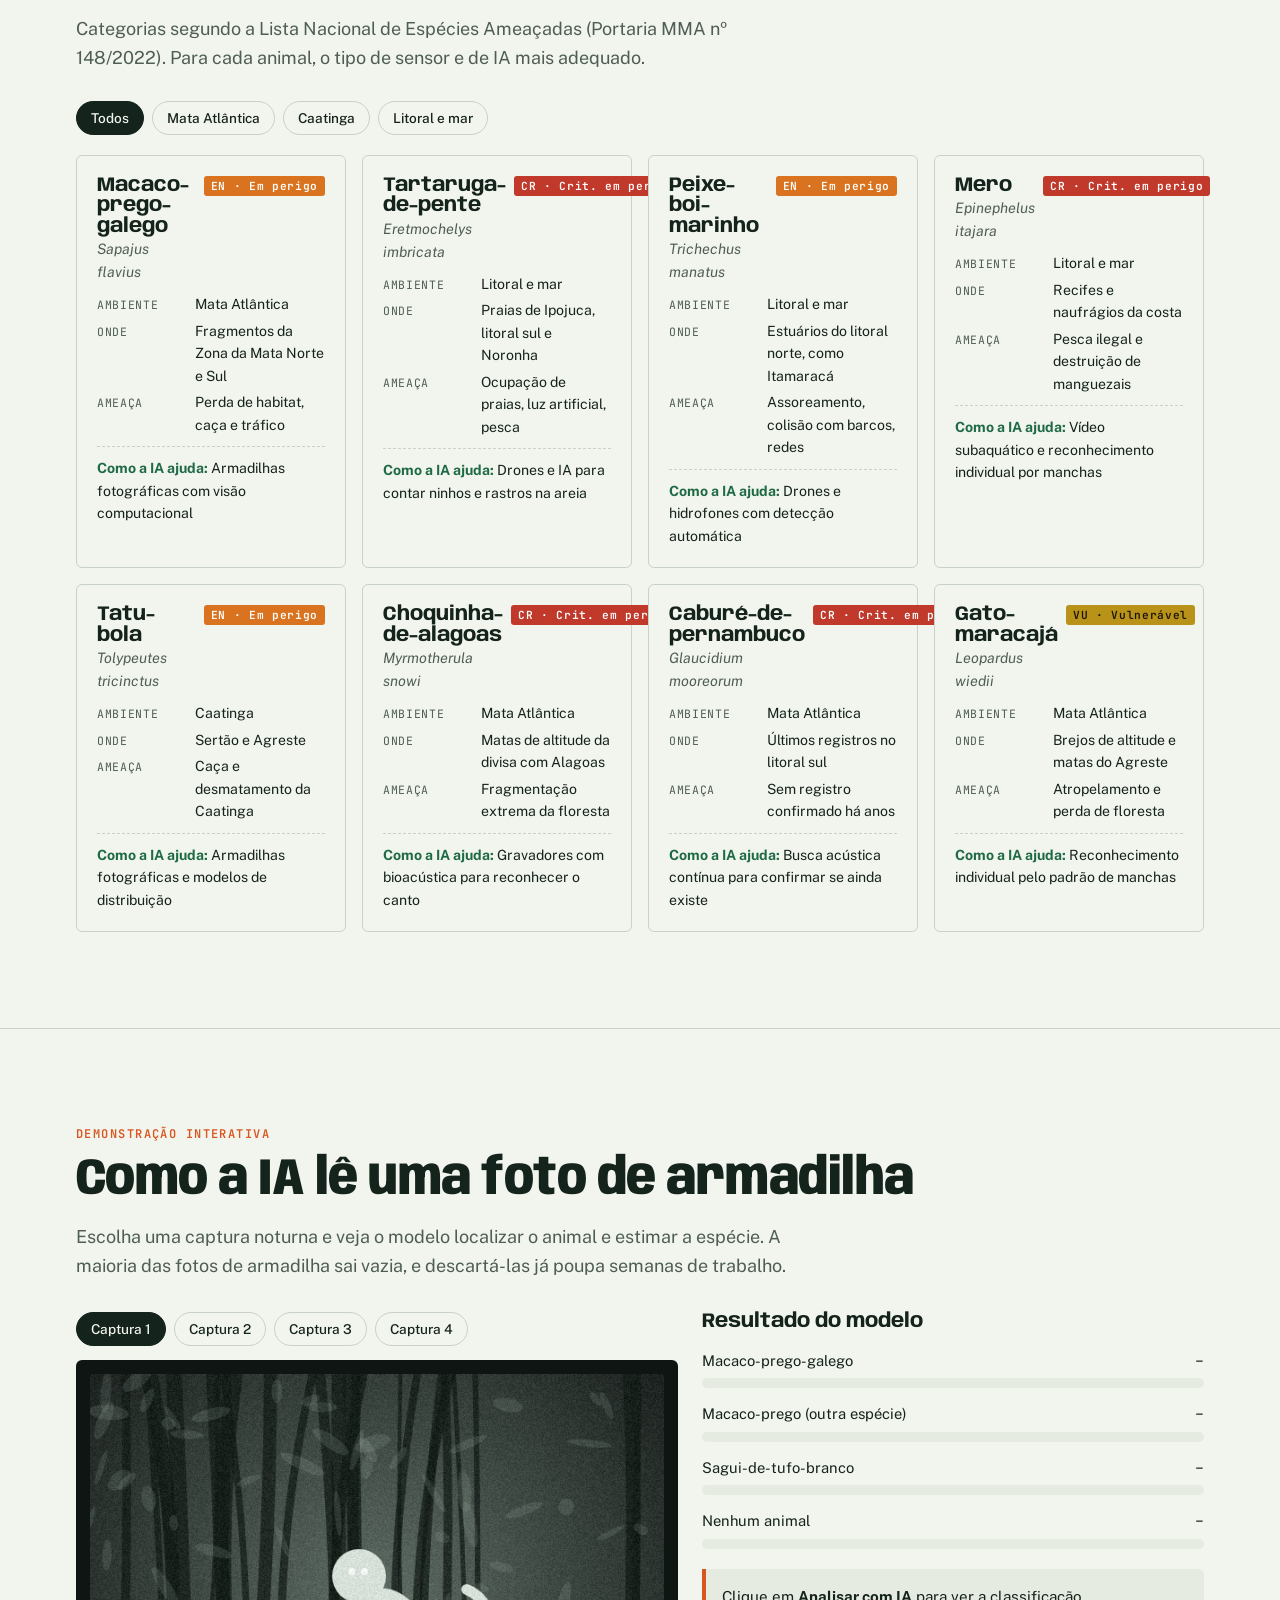
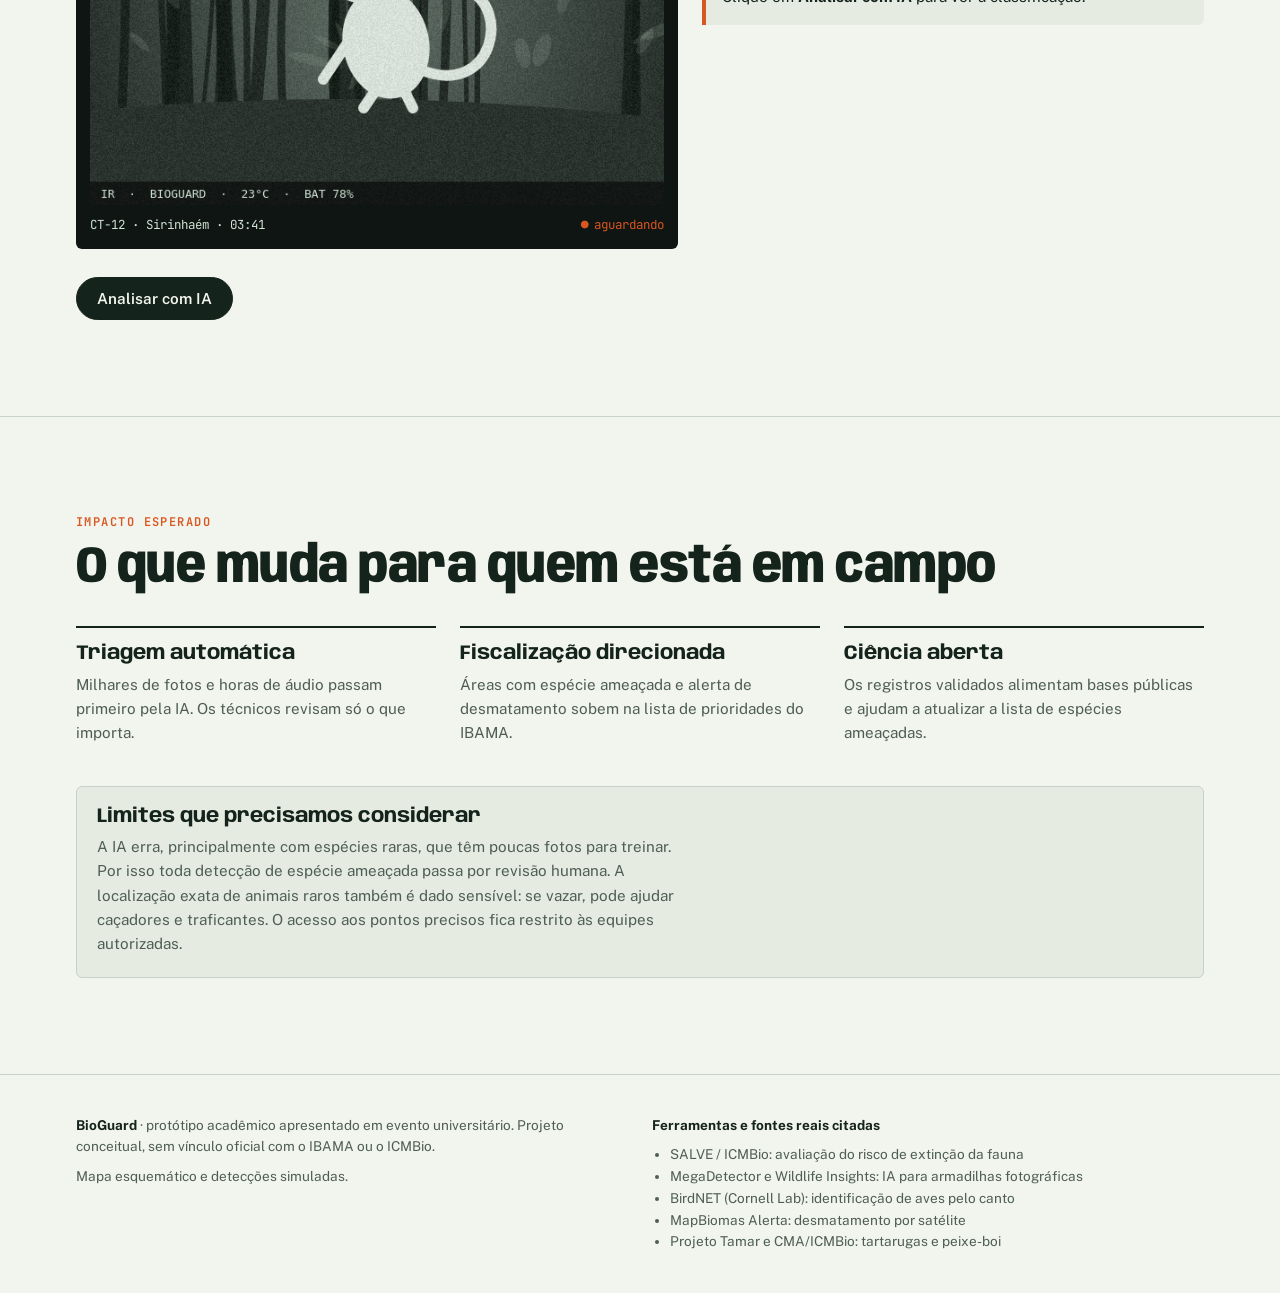
==== commit 1f297bb9: "ultima correção" ====
--- a/frontend/index.html
+++ b/frontend/index.html
@@ -22,7 +22,7 @@
       <!-- ============================================== -->
       <!-- LINK ADICIONADO NO MENU (Aponta para a pagina_1) -->
       <!-- ============================================== -->
-      <li><a href="./pagina_1/index.html" style="color: var(--mata); font-weight: 700;">Página 1</a></li>
+      <li><a class="btn" href="./pagina_1/index.html" ...>Página 1</a></li>
     </ul>
   </div>
 </nav>
